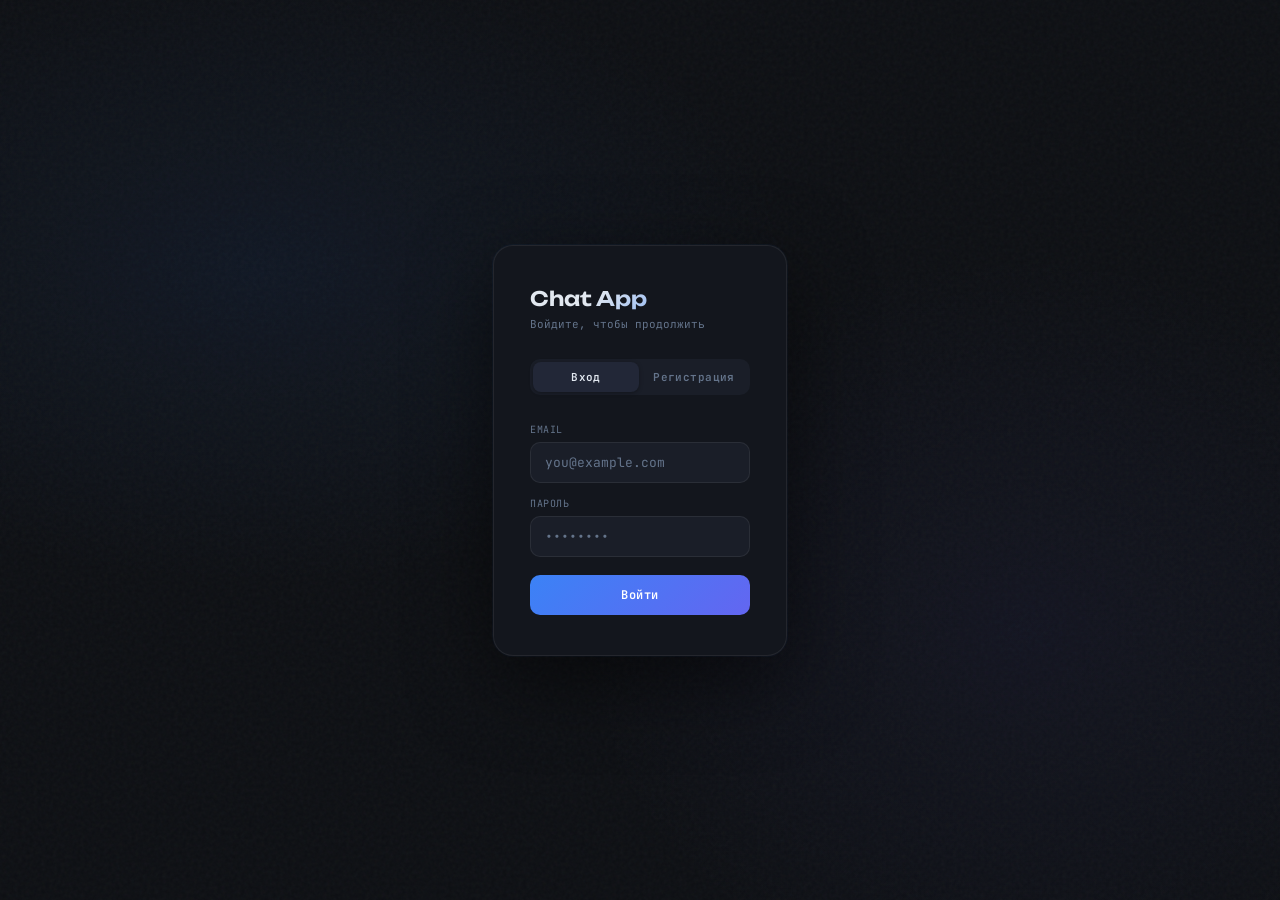
==== login.html @ c8818b79 "init" ====
<!DOCTYPE html>
<html lang="ru">
<head>
  <meta charset="UTF-8">
  <meta name="viewport" content="width=device-width, initial-scale=1.0">
  <title>Вход — Chat App</title>
  <link rel="preconnect" href="https://fonts.googleapis.com">
  <link href="https://fonts.googleapis.com/css2?family=JetBrains+Mono:wght@400;500;600&family=Unbounded:wght@300;400;600&display=swap" rel="stylesheet">
  <style>
    *, *::before, *::after { box-sizing: border-box; margin: 0; padding: 0; }
    :root {
      --bg: #0d0f13; --surface: #13161d; --surface2: #1a1e28; --surface3: #222737;
      --border: rgba(255,255,255,0.07); --accent: #3b82f6; --accent2: #6366f1;
      --text: #e2e8f0; --muted: #64748b; --danger: #ef4444; --success: #22c55e;
    }
    html, body {
      height: 100%; background: var(--bg); color: var(--text);
      font-family: 'JetBrains Mono', monospace; font-size: 13px;
      display: flex; align-items: center; justify-content: center;
    }
    body::before {
      content: ''; position: fixed; inset: 0;
      background-image: url("data:image/svg+xml,%3Csvg viewBox='0 0 256 256' xmlns='http://www.w3.org/2000/svg'%3E%3Cfilter id='noise'%3E%3CfeTurbulence type='fractalNoise' baseFrequency='0.9' numOctaves='4' stitchTiles='stitch'/%3E%3C/filter%3E%3Crect width='100%25' height='100%25' filter='url(%23noise)' opacity='0.04'/%3E%3C/svg%3E");
      pointer-events: none; z-index: 0;
    }

    /* Animated gradient background */
    body::after {
      content: ''; position: fixed; inset: 0; z-index: 0;
      background:
        radial-gradient(ellipse 60% 50% at 20% 30%, rgba(59,130,246,0.07) 0%, transparent 70%),
        radial-gradient(ellipse 50% 60% at 80% 70%, rgba(99,102,241,0.06) 0%, transparent 70%);
      pointer-events: none;
    }

    .card {
      position: relative; z-index: 1;
      background: var(--surface);
      border: 1px solid var(--border);
      border-radius: 20px;
      padding: 40px 36px;
      width: 100%;
      max-width: 400px;
      display: flex;
      flex-direction: column;
      gap: 28px;
      box-shadow: 0 24px 80px rgba(0,0,0,0.5), 0 0 0 1px rgba(59,130,246,0.05);
      animation: cardIn 0.4s ease;
    }
    @keyframes cardIn {
      from { opacity: 0; transform: translateY(16px); }
      to   { opacity: 1; transform: translateY(0); }
    }

    .card-header { display: flex; flex-direction: column; gap: 6px; }
    .logo {
      font-family: 'Unbounded', sans-serif;
      font-size: 20px;
      font-weight: 600;
      background: linear-gradient(135deg, #e2e8f0 30%, var(--accent));
      -webkit-background-clip: text; -webkit-text-fill-color: transparent; background-clip: text;
    }
    .subtitle { font-size: 11px; color: var(--muted); }

    /* Tab switcher */
    .tabs {
      display: flex;
      background: var(--surface2);
      border-radius: 10px;
      padding: 3px;
      gap: 2px;
    }
    .tab-btn {
      flex: 1; padding: 8px; border: none; border-radius: 8px;
      background: none; color: var(--muted);
      font-family: 'JetBrains Mono', monospace; font-size: 11px;
      font-weight: 600; cursor: pointer; transition: all 0.2s;
      letter-spacing: 0.04em;
    }
    .tab-btn.active {
      background: var(--surface3);
      color: var(--text);
      box-shadow: 0 1px 4px rgba(0,0,0,0.3);
    }

    /* Forms */
    .form { display: flex; flex-direction: column; gap: 14px; }
    .form-group { display: flex; flex-direction: column; gap: 6px; }
    .form-label { font-size: 10px; color: var(--muted); letter-spacing: 0.06em; text-transform: uppercase; }
    .form-input {
      background: var(--surface2);
      border: 1px solid var(--border);
      border-radius: 10px;
      padding: 11px 14px;
      color: var(--text);
      font-family: 'JetBrains Mono', monospace;
      font-size: 13px;
      outline: none;
      transition: border-color 0.15s, box-shadow 0.15s;
      width: 100%;
    }
    .form-input::placeholder { color: var(--muted); }
    .form-input:focus {
      border-color: var(--accent);
      box-shadow: 0 0 0 3px rgba(59,130,246,0.12);
    }
    .form-input.error { border-color: var(--danger); box-shadow: 0 0 0 3px rgba(239,68,68,0.1); }

    .submit-btn {
      width: 100%; padding: 12px;
      border-radius: 10px; border: none;
      background: linear-gradient(135deg, var(--accent), var(--accent2));
      color: #fff;
      font-family: 'JetBrains Mono', monospace;
      font-size: 12px; font-weight: 600;
      cursor: pointer; letter-spacing: 0.04em;
      transition: opacity 0.15s, transform 0.1s;
      margin-top: 4px;
    }
    .submit-btn:hover { opacity: 0.9; transform: translateY(-1px); }
    .submit-btn:active { transform: translateY(0); }
    .submit-btn:disabled { opacity: 0.5; cursor: not-allowed; transform: none; }

    /* Messages */
    .msg {
      font-size: 11px; padding: 10px 12px; border-radius: 8px;
      display: none; animation: msgIn 0.2s ease;
    }
    @keyframes msgIn { from { opacity: 0; transform: translateY(-4px); } to { opacity: 1; transform: translateY(0); } }
    .msg.error   { display: block; background: rgba(239,68,68,0.1); border: 1px solid rgba(239,68,68,0.2); color: #fca5a5; }
    .msg.success { display: block; background: rgba(34,197,94,0.1); border: 1px solid rgba(34,197,94,0.2); color: #86efac; }

    /* Change password section (shown after login) */
    .change-pw-link {
      text-align: center; font-size: 10px; color: var(--muted);
      cursor: pointer; text-decoration: underline;
      text-underline-offset: 3px; transition: color 0.15s;
      display: none;
    }
    .change-pw-link:hover { color: var(--accent); }

    .divider-text {
      text-align: center; font-size: 10px; color: var(--muted);
      position: relative;
    }
    .divider-text::before, .divider-text::after {
      content: ''; position: absolute; top: 50%;
      width: 40%; height: 1px; background: var(--border);
    }
    .divider-text::before { left: 0; }
    .divider-text::after { right: 0; }

    /* Spinner */
    .spinner {
      display: inline-block; width: 12px; height: 12px;
      border: 2px solid rgba(255,255,255,0.3);
      border-top-color: #fff;
      border-radius: 50%;
      animation: spin 0.6s linear infinite;
      vertical-align: middle; margin-right: 6px;
    }
    @keyframes spin { to { transform: rotate(360deg); } }
  </style>
</head>
<body>
<div class="card">
  <div class="card-header">
    <div class="logo">Chat App</div>
    <div class="subtitle" id="cardSubtitle">Войдите, чтобы продолжить</div>
  </div>

  <div class="tabs" id="mainTabs">
    <button class="tab-btn active" data-tab="login">Вход</button>
    <button class="tab-btn" data-tab="register">Регистрация</button>
    <button class="tab-btn" data-tab="change-pw" id="changePwTab" style="display:none;">Смена пароля</button>
  </div>

  <!-- LOGIN -->
  <div id="tab-login" class="form">
    <div id="loginMsg" class="msg"></div>
    <div class="form-group">
      <label class="form-label">Email</label>
      <input class="form-input" id="loginEmail" type="email" placeholder="you@example.com" autocomplete="email">
    </div>
    <div class="form-group">
      <label class="form-label">Пароль</label>
      <input class="form-input" id="loginPassword" type="password" placeholder="••••••••" autocomplete="current-password">
    </div>
    <button class="submit-btn" id="loginBtn">Войти</button>
    <div class="change-pw-link" id="changePwLink">Сменить пароль</div>
  </div>

  <!-- REGISTER -->
  <div id="tab-register" class="form" style="display:none;">
    <div id="registerMsg" class="msg"></div>
    <div class="form-group">
      <label class="form-label">Email</label>
      <input class="form-input" id="regEmail" type="email" placeholder="you@example.com" autocomplete="email">
    </div>
    <div class="form-group">
      <label class="form-label">Пароль</label>
      <input class="form-input" id="regPassword" type="password" placeholder="Минимум 6 символов" autocomplete="new-password">
    </div>
    <div class="form-group">
      <label class="form-label">Повторите пароль</label>
      <input class="form-input" id="regPassword2" type="password" placeholder="Ещё раз" autocomplete="new-password">
    </div>
    <button class="submit-btn" id="registerBtn">Создать аккаунт</button>
  </div>

  <!-- CHANGE PASSWORD -->
  <div id="tab-change-pw" class="form" style="display:none;">
    <div id="changePwMsg" class="msg"></div>
    <div class="form-group">
      <label class="form-label">Текущий пароль</label>
      <input class="form-input" id="oldPassword" type="password" placeholder="••••••••">
    </div>
    <div class="form-group">
      <label class="form-label">Новый пароль</label>
      <input class="form-input" id="newPassword" type="password" placeholder="Минимум 6 символов">
    </div>
    <div class="form-group">
      <label class="form-label">Повторите новый пароль</label>
      <input class="form-input" id="newPassword2" type="password" placeholder="Ещё раз">
    </div>
    <button class="submit-btn" id="changePwBtn">Сменить пароль</button>
  </div>
</div>

<script>
const API = 'http://localhost:5000';

// ── Tab switching ─────────────────────────────────────
const tabs = document.querySelectorAll('.tab-btn');
const subtitles = {
  'login': 'Войдите, чтобы продолжить',
  'register': 'Создайте новый аккаунт',
  'change-pw': 'Изменение пароля'
};

tabs.forEach(btn => {
  btn.addEventListener('click', () => {
    const tab = btn.dataset.tab;
    tabs.forEach(b => b.classList.remove('active'));
    btn.classList.add('active');
    document.querySelectorAll('.form').forEach(f => f.style.display = 'none');
    document.getElementById(`tab-${tab}`).style.display = 'flex';
    document.getElementById('cardSubtitle').textContent = subtitles[tab] || '';
    clearMessages();
  });
});

function clearMessages() {
  document.querySelectorAll('.msg').forEach(m => { m.className = 'msg'; m.textContent = ''; });
}

function showMsg(id, text, type = 'error') {
  const el = document.getElementById(id);
  el.className = `msg ${type}`;
  el.textContent = text;
}

function setLoading(btn, loading) {
  if (loading) {
    btn.disabled = true;
    btn.dataset.orig = btn.textContent;
    btn.innerHTML = '<span class="spinner"></span>Подождите...';
  } else {
    btn.disabled = false;
    btn.textContent = btn.dataset.orig;
  }
}

// ── Check existing token ──────────────────────────────
(function checkAuth() {
  const token = localStorage.getItem('access_token');
  const email = localStorage.getItem('user_email');
  if (token && email) {
    // Показываем кнопку смены пароля
    document.getElementById('changePwTab').style.display = '';
    document.getElementById('changePwLink').style.display = 'block';
    document.getElementById('cardSubtitle').textContent = `Вы вошли как ${email}`;
  }
})();

// ── Login ─────────────────────────────────────────────
document.getElementById('loginBtn').addEventListener('click', async () => {
  const btn = document.getElementById('loginBtn');
  const email = document.getElementById('loginEmail').value.trim();
  const password = document.getElementById('loginPassword').value;

  if (!email || !password) { showMsg('loginMsg', 'Заполните все поля'); return; }
  setLoading(btn, true);
  clearMessages();

  try {
    const res = await fetch(`${API}/api/auth/login`, {
      method: 'POST',
      headers: { 'Content-Type': 'application/json' },
      body: JSON.stringify({ email, password })
    });
    const data = await res.json();
    if (!res.ok) { showMsg('loginMsg', data.error || 'Ошибка входа'); return; }

    localStorage.setItem('access_token', data.access_token);
    localStorage.setItem('refresh_token', data.refresh_token);
    localStorage.setItem('user_email', data.email);
    window.location.href = 'index.html';
  } catch {
    showMsg('loginMsg', 'Сервер недоступен');
  } finally {
    setLoading(btn, false);
  }
});

// ── Register ──────────────────────────────────────────
document.getElementById('registerBtn').addEventListener('click', async () => {
  const btn = document.getElementById('registerBtn');
  const email = document.getElementById('regEmail').value.trim();
  const password = document.getElementById('regPassword').value;
  const password2 = document.getElementById('regPassword2').value;

  if (!email || !password || !password2) { showMsg('registerMsg', 'Заполните все поля'); return; }
  if (password !== password2) { showMsg('registerMsg', 'Пароли не совпадают'); return; }
  if (password.length < 6) { showMsg('registerMsg', 'Пароль минимум 6 символов'); return; }

  setLoading(btn, true);
  clearMessages();

  try {
    const res = await fetch(`${API}/api/auth/register`, {
      method: 'POST',
      headers: { 'Content-Type': 'application/json' },
      body: JSON.stringify({ email, password })
    });
    const data = await res.json();
    if (!res.ok) { showMsg('registerMsg', data.error || 'Ошибка регистрации'); return; }

    localStorage.setItem('access_token', data.access_token);
    localStorage.setItem('refresh_token', data.refresh_token);
    localStorage.setItem('user_email', data.email);
    showMsg('registerMsg', 'Аккаунт создан! Перенаправление...', 'success');
    setTimeout(() => { window.location.href = 'index.html'; }, 800);
  } catch {
    showMsg('registerMsg', 'Сервер недоступен');
  } finally {
    setLoading(btn, false);
  }
});

// ── Change password link ──────────────────────────────
document.getElementById('changePwLink').addEventListener('click', () => {
  document.querySelector('[data-tab="change-pw"]').click();
});

// ── Change password ───────────────────────────────────
document.getElementById('changePwBtn').addEventListener('click', async () => {
  const btn = document.getElementById('changePwBtn');
  const oldPw = document.getElementById('oldPassword').value;
  const newPw = document.getElementById('newPassword').value;
  const newPw2 = document.getElementById('newPassword2').value;

  if (!oldPw || !newPw || !newPw2) { showMsg('changePwMsg', 'Заполните все поля'); return; }
  if (newPw !== newPw2) { showMsg('changePwMsg', 'Новые пароли не совпадают'); return; }
  if (newPw.length < 6) { showMsg('changePwMsg', 'Пароль минимум 6 символов'); return; }

  setLoading(btn, true);
  clearMessages();

  const token = localStorage.getItem('access_token');
  if (!token) { showMsg('changePwMsg', 'Сначала войдите в аккаунт'); setLoading(btn, false); return; }

  try {
    const res = await fetch(`${API}/api/auth/change-password`, {
      method: 'POST',
      headers: {
        'Content-Type': 'application/json',
        'Authorization': `Bearer ${token}`
      },
      body: JSON.stringify({ old_password: oldPw, new_password: newPw })
    });
    const data = await res.json();
    if (!res.ok) { showMsg('changePwMsg', data.error || 'Ошибка'); return; }

    // Выходим — все refresh токены отозваны
    localStorage.clear();
    showMsg('changePwMsg', 'Пароль изменён! Войдите заново.', 'success');
    setTimeout(() => {
      document.querySelector('[data-tab="login"]').click();
      document.getElementById('changePwTab').style.display = 'none';
    }, 1500);
  } catch {
    showMsg('changePwMsg', 'Сервер недоступен');
  } finally {
    setLoading(btn, false);
  }
});

// ── Enter key support ─────────────────────────────────
document.addEventListener('keydown', e => {
  if (e.key !== 'Enter') return;
  const activeTab = document.querySelector('.tab-btn.active')?.dataset.tab;
  if (activeTab === 'login') document.getElementById('loginBtn').click();
  if (activeTab === 'register') document.getElementById('registerBtn').click();
  if (activeTab === 'change-pw') document.getElementById('changePwBtn').click();
});
</script>
</body>
</html>
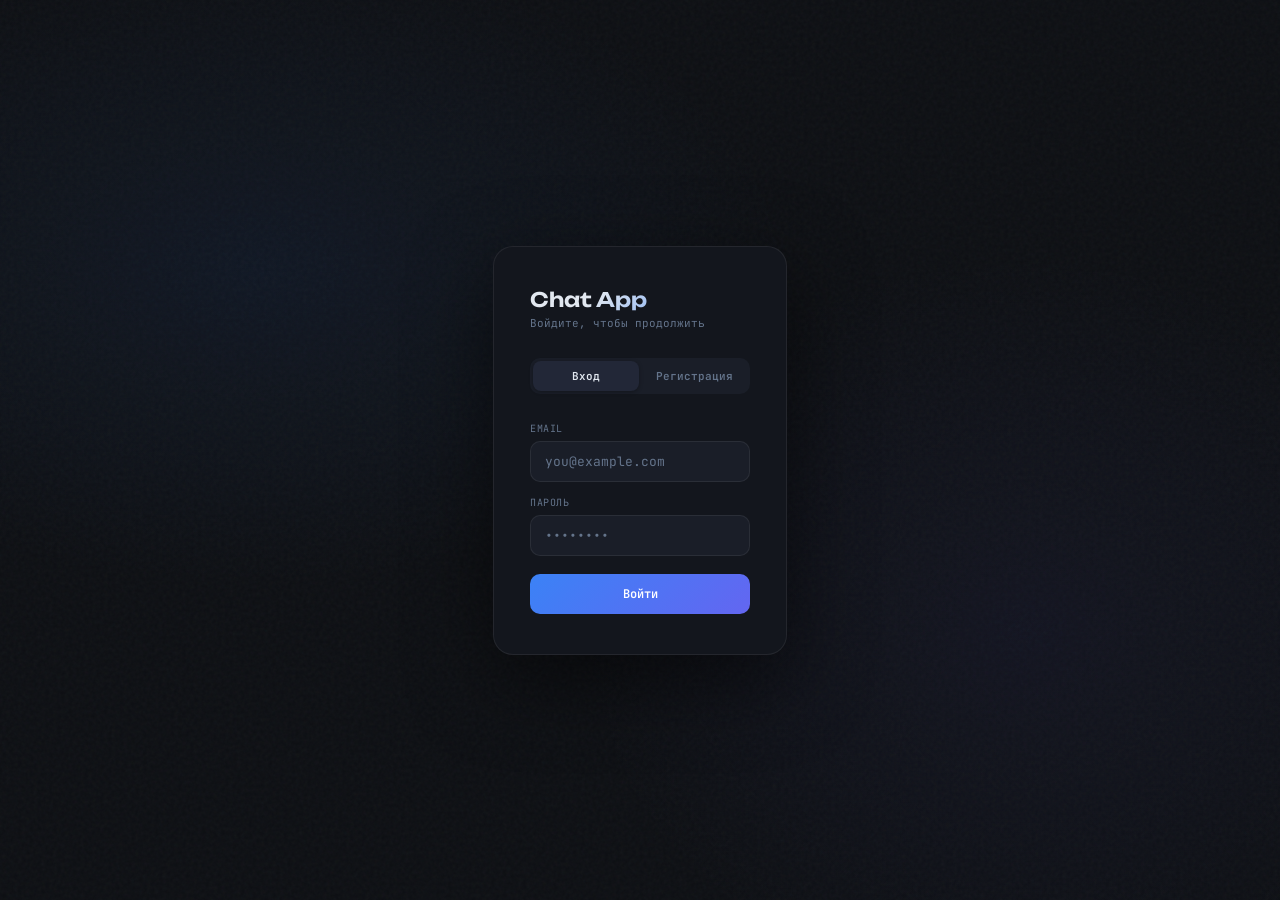
==== commit acac1fc0: "7 задание" ====
--- a/login.html
+++ b/login.html
@@ -23,8 +23,6 @@
       background-image: url("data:image/svg+xml,%3Csvg viewBox='0 0 256 256' xmlns='http://www.w3.org/2000/svg'%3E%3Cfilter id='noise'%3E%3CfeTurbulence type='fractalNoise' baseFrequency='0.9' numOctaves='4' stitchTiles='stitch'/%3E%3C/filter%3E%3Crect width='100%25' height='100%25' filter='url(%23noise)' opacity='0.04'/%3E%3C/svg%3E");
       pointer-events: none; z-index: 0;
     }
-
-    /* Animated gradient background */
     body::after {
       content: ''; position: fixed; inset: 0; z-index: 0;
       background:
@@ -32,131 +30,56 @@
         radial-gradient(ellipse 50% 60% at 80% 70%, rgba(99,102,241,0.06) 0%, transparent 70%);
       pointer-events: none;
     }
-
     .card {
       position: relative; z-index: 1;
-      background: var(--surface);
-      border: 1px solid var(--border);
-      border-radius: 20px;
-      padding: 40px 36px;
-      width: 100%;
-      max-width: 400px;
-      display: flex;
-      flex-direction: column;
-      gap: 28px;
-      box-shadow: 0 24px 80px rgba(0,0,0,0.5), 0 0 0 1px rgba(59,130,246,0.05);
+      background: var(--surface); border: 1px solid var(--border); border-radius: 20px;
+      padding: 40px 36px; width: 100%; max-width: 400px;
+      display: flex; flex-direction: column; gap: 28px;
+      box-shadow: 0 24px 80px rgba(0,0,0,0.5);
       animation: cardIn 0.4s ease;
     }
-    @keyframes cardIn {
-      from { opacity: 0; transform: translateY(16px); }
-      to   { opacity: 1; transform: translateY(0); }
-    }
-
-    .card-header { display: flex; flex-direction: column; gap: 6px; }
+    @keyframes cardIn { from { opacity: 0; transform: translateY(16px); } to { opacity: 1; transform: translateY(0); } }
     .logo {
-      font-family: 'Unbounded', sans-serif;
-      font-size: 20px;
-      font-weight: 600;
+      font-family: 'Unbounded', sans-serif; font-size: 20px; font-weight: 600;
       background: linear-gradient(135deg, #e2e8f0 30%, var(--accent));
       -webkit-background-clip: text; -webkit-text-fill-color: transparent; background-clip: text;
     }
-    .subtitle { font-size: 11px; color: var(--muted); }
-
-    /* Tab switcher */
-    .tabs {
-      display: flex;
-      background: var(--surface2);
-      border-radius: 10px;
-      padding: 3px;
-      gap: 2px;
-    }
+    .subtitle { font-size: 11px; color: var(--muted); margin-top: 4px; }
+    .tabs { display: flex; background: var(--surface2); border-radius: 10px; padding: 3px; gap: 2px; }
     .tab-btn {
       flex: 1; padding: 8px; border: none; border-radius: 8px;
       background: none; color: var(--muted);
-      font-family: 'JetBrains Mono', monospace; font-size: 11px;
-      font-weight: 600; cursor: pointer; transition: all 0.2s;
-      letter-spacing: 0.04em;
-    }
-    .tab-btn.active {
-      background: var(--surface3);
-      color: var(--text);
-      box-shadow: 0 1px 4px rgba(0,0,0,0.3);
-    }
-
-    /* Forms */
+      font-family: 'JetBrains Mono', monospace; font-size: 11px; font-weight: 600;
+      cursor: pointer; transition: all 0.2s;
+    }
+    .tab-btn.active { background: var(--surface3); color: var(--text); box-shadow: 0 1px 4px rgba(0,0,0,0.3); }
     .form { display: flex; flex-direction: column; gap: 14px; }
     .form-group { display: flex; flex-direction: column; gap: 6px; }
     .form-label { font-size: 10px; color: var(--muted); letter-spacing: 0.06em; text-transform: uppercase; }
     .form-input {
-      background: var(--surface2);
-      border: 1px solid var(--border);
-      border-radius: 10px;
-      padding: 11px 14px;
-      color: var(--text);
-      font-family: 'JetBrains Mono', monospace;
-      font-size: 13px;
-      outline: none;
-      transition: border-color 0.15s, box-shadow 0.15s;
-      width: 100%;
+      background: var(--surface2); border: 1px solid var(--border); border-radius: 10px;
+      padding: 11px 14px; color: var(--text);
+      font-family: 'JetBrains Mono', monospace; font-size: 13px; outline: none;
+      transition: border-color 0.15s, box-shadow 0.15s; width: 100%;
     }
     .form-input::placeholder { color: var(--muted); }
-    .form-input:focus {
-      border-color: var(--accent);
-      box-shadow: 0 0 0 3px rgba(59,130,246,0.12);
-    }
-    .form-input.error { border-color: var(--danger); box-shadow: 0 0 0 3px rgba(239,68,68,0.1); }
-
+    .form-input:focus { border-color: var(--accent); box-shadow: 0 0 0 3px rgba(59,130,246,0.12); }
     .submit-btn {
-      width: 100%; padding: 12px;
-      border-radius: 10px; border: none;
-      background: linear-gradient(135deg, var(--accent), var(--accent2));
-      color: #fff;
-      font-family: 'JetBrains Mono', monospace;
-      font-size: 12px; font-weight: 600;
-      cursor: pointer; letter-spacing: 0.04em;
-      transition: opacity 0.15s, transform 0.1s;
-      margin-top: 4px;
+      width: 100%; padding: 12px; border-radius: 10px; border: none;
+      background: linear-gradient(135deg, var(--accent), var(--accent2)); color: #fff;
+      font-family: 'JetBrains Mono', monospace; font-size: 12px; font-weight: 600;
+      cursor: pointer; transition: opacity 0.15s, transform 0.1s; margin-top: 4px;
     }
     .submit-btn:hover { opacity: 0.9; transform: translateY(-1px); }
     .submit-btn:active { transform: translateY(0); }
     .submit-btn:disabled { opacity: 0.5; cursor: not-allowed; transform: none; }
-
-    /* Messages */
-    .msg {
-      font-size: 11px; padding: 10px 12px; border-radius: 8px;
-      display: none; animation: msgIn 0.2s ease;
-    }
-    @keyframes msgIn { from { opacity: 0; transform: translateY(-4px); } to { opacity: 1; transform: translateY(0); } }
+    .msg { font-size: 11px; padding: 10px 12px; border-radius: 8px; display: none; }
     .msg.error   { display: block; background: rgba(239,68,68,0.1); border: 1px solid rgba(239,68,68,0.2); color: #fca5a5; }
     .msg.success { display: block; background: rgba(34,197,94,0.1); border: 1px solid rgba(34,197,94,0.2); color: #86efac; }
-
-    /* Change password section (shown after login) */
-    .change-pw-link {
-      text-align: center; font-size: 10px; color: var(--muted);
-      cursor: pointer; text-decoration: underline;
-      text-underline-offset: 3px; transition: color 0.15s;
-      display: none;
-    }
-    .change-pw-link:hover { color: var(--accent); }
-
-    .divider-text {
-      text-align: center; font-size: 10px; color: var(--muted);
-      position: relative;
-    }
-    .divider-text::before, .divider-text::after {
-      content: ''; position: absolute; top: 50%;
-      width: 40%; height: 1px; background: var(--border);
-    }
-    .divider-text::before { left: 0; }
-    .divider-text::after { right: 0; }
-
-    /* Spinner */
     .spinner {
       display: inline-block; width: 12px; height: 12px;
-      border: 2px solid rgba(255,255,255,0.3);
-      border-top-color: #fff;
-      border-radius: 50%;
-      animation: spin 0.6s linear infinite;
+      border: 2px solid rgba(255,255,255,0.3); border-top-color: #fff;
+      border-radius: 50%; animation: spin 0.6s linear infinite;
       vertical-align: middle; margin-right: 6px;
     }
     @keyframes spin { to { transform: rotate(360deg); } }
@@ -164,15 +87,14 @@
 </head>
 <body>
 <div class="card">
-  <div class="card-header">
+  <div>
     <div class="logo">Chat App</div>
     <div class="subtitle" id="cardSubtitle">Войдите, чтобы продолжить</div>
   </div>
 
-  <div class="tabs" id="mainTabs">
+  <div class="tabs">
     <button class="tab-btn active" data-tab="login">Вход</button>
     <button class="tab-btn" data-tab="register">Регистрация</button>
-    <button class="tab-btn" data-tab="change-pw" id="changePwTab" style="display:none;">Смена пароля</button>
   </div>
 
   <!-- LOGIN -->
@@ -187,7 +109,6 @@
       <input class="form-input" id="loginPassword" type="password" placeholder="••••••••" autocomplete="current-password">
     </div>
     <button class="submit-btn" id="loginBtn">Войти</button>
-    <div class="change-pw-link" id="changePwLink">Сменить пароль</div>
   </div>
 
   <!-- REGISTER -->
@@ -207,45 +128,42 @@
     </div>
     <button class="submit-btn" id="registerBtn">Создать аккаунт</button>
   </div>
-
-  <!-- CHANGE PASSWORD -->
-  <div id="tab-change-pw" class="form" style="display:none;">
-    <div id="changePwMsg" class="msg"></div>
-    <div class="form-group">
-      <label class="form-label">Текущий пароль</label>
-      <input class="form-input" id="oldPassword" type="password" placeholder="••••••••">
-    </div>
-    <div class="form-group">
-      <label class="form-label">Новый пароль</label>
-      <input class="form-input" id="newPassword" type="password" placeholder="Минимум 6 символов">
-    </div>
-    <div class="form-group">
-      <label class="form-label">Повторите новый пароль</label>
-      <input class="form-input" id="newPassword2" type="password" placeholder="Ещё раз">
-    </div>
-    <button class="submit-btn" id="changePwBtn">Сменить пароль</button>
-  </div>
 </div>
 
 <script>
 const API = 'http://localhost:5000';
 
-// ── Tab switching ─────────────────────────────────────
-const tabs = document.querySelectorAll('.tab-btn');
+// Если уже залогинен — проверяем токен и идём на главную
+(async function checkExistingAuth() {
+  const token = localStorage.getItem('access_token');
+  if (!token) return;
+  try {
+    const res = await fetch(API + '/api/chats', {
+      headers: { 'Authorization': 'Bearer ' + token }
+    });
+    if (res.ok) {
+      window.location.replace('index.html');
+    } else {
+      // Токен недействителен — очищаем
+      localStorage.clear();
+    }
+  } catch {
+    // Сервер недоступен — остаёмся на логине
+  }
+})();
+
 const subtitles = {
-  'login': 'Войдите, чтобы продолжить',
-  'register': 'Создайте новый аккаунт',
-  'change-pw': 'Изменение пароля'
+  'login':    'Войдите, чтобы продолжить',
+  'register': 'Создайте новый аккаунт'
 };
 
-tabs.forEach(btn => {
+document.querySelectorAll('.tab-btn').forEach(btn => {
   btn.addEventListener('click', () => {
-    const tab = btn.dataset.tab;
-    tabs.forEach(b => b.classList.remove('active'));
+    document.querySelectorAll('.tab-btn').forEach(b => b.classList.remove('active'));
     btn.classList.add('active');
     document.querySelectorAll('.form').forEach(f => f.style.display = 'none');
-    document.getElementById(`tab-${tab}`).style.display = 'flex';
-    document.getElementById('cardSubtitle').textContent = subtitles[tab] || '';
+    document.getElementById('tab-' + btn.dataset.tab).style.display = 'flex';
+    document.getElementById('cardSubtitle').textContent = subtitles[btn.dataset.tab] || '';
     clearMessages();
   });
 });
@@ -254,155 +172,104 @@
   document.querySelectorAll('.msg').forEach(m => { m.className = 'msg'; m.textContent = ''; });
 }
 
-function showMsg(id, text, type = 'error') {
+function showMsg(id, text, type) {
   const el = document.getElementById(id);
-  el.className = `msg ${type}`;
+  el.className = 'msg ' + (type || 'error');
   el.textContent = text;
 }
 
-function setLoading(btn, loading) {
+function setLoading(btn, loading, origText) {
   if (loading) {
     btn.disabled = true;
-    btn.dataset.orig = btn.textContent;
     btn.innerHTML = '<span class="spinner"></span>Подождите...';
   } else {
     btn.disabled = false;
-    btn.textContent = btn.dataset.orig;
+    btn.textContent = origText;
   }
 }
 
-// ── Check existing token ──────────────────────────────
-(function checkAuth() {
-  const token = localStorage.getItem('access_token');
-  const email = localStorage.getItem('user_email');
-  if (token && email) {
-    // Показываем кнопку смены пароля
-    document.getElementById('changePwTab').style.display = '';
-    document.getElementById('changePwLink').style.display = 'block';
-    document.getElementById('cardSubtitle').textContent = `Вы вошли как ${email}`;
-  }
-})();
-
-// ── Login ─────────────────────────────────────────────
-document.getElementById('loginBtn').addEventListener('click', async () => {
-  const btn = document.getElementById('loginBtn');
-  const email = document.getElementById('loginEmail').value.trim();
+// ── Login ──────────────────────────────────────────────
+document.getElementById('loginBtn').addEventListener('click', async function() {
+  const btn      = this;
+  const email    = document.getElementById('loginEmail').value.trim();
   const password = document.getElementById('loginPassword').value;
 
   if (!email || !password) { showMsg('loginMsg', 'Заполните все поля'); return; }
-  setLoading(btn, true);
+
+  setLoading(btn, true, 'Войти');
   clearMessages();
 
   try {
-    const res = await fetch(`${API}/api/auth/login`, {
-      method: 'POST',
+    const res = await fetch(API + '/api/auth/login', {
+      method:  'POST',
       headers: { 'Content-Type': 'application/json' },
-      body: JSON.stringify({ email, password })
+      body:    JSON.stringify({ email: email, password: password })
     });
     const data = await res.json();
-    if (!res.ok) { showMsg('loginMsg', data.error || 'Ошибка входа'); return; }
-
-    localStorage.setItem('access_token', data.access_token);
+
+    if (!res.ok) {
+      showMsg('loginMsg', data.error || 'Ошибка входа');
+      return;
+    }
+
+    localStorage.setItem('access_token',  data.access_token);
     localStorage.setItem('refresh_token', data.refresh_token);
-    localStorage.setItem('user_email', data.email);
-    window.location.href = 'index.html';
-  } catch {
-    showMsg('loginMsg', 'Сервер недоступен');
+    localStorage.setItem('user_email',    data.email);
+    window.location.replace('index.html');
+
+  } catch (e) {
+    showMsg('loginMsg', 'Сервер недоступен: ' + e.message);
   } finally {
-    setLoading(btn, false);
-  }
-});
-
-// ── Register ──────────────────────────────────────────
-document.getElementById('registerBtn').addEventListener('click', async () => {
-  const btn = document.getElementById('registerBtn');
-  const email = document.getElementById('regEmail').value.trim();
-  const password = document.getElementById('regPassword').value;
+    setLoading(btn, false, 'Войти');
+  }
+});
+
+// ── Register ───────────────────────────────────────────
+document.getElementById('registerBtn').addEventListener('click', async function() {
+  const btn       = this;
+  const email     = document.getElementById('regEmail').value.trim();
+  const password  = document.getElementById('regPassword').value;
   const password2 = document.getElementById('regPassword2').value;
 
   if (!email || !password || !password2) { showMsg('registerMsg', 'Заполните все поля'); return; }
-  if (password !== password2) { showMsg('registerMsg', 'Пароли не совпадают'); return; }
-  if (password.length < 6) { showMsg('registerMsg', 'Пароль минимум 6 символов'); return; }
-
-  setLoading(btn, true);
+  if (password !== password2)            { showMsg('registerMsg', 'Пароли не совпадают'); return; }
+  if (password.length < 6)              { showMsg('registerMsg', 'Пароль минимум 6 символов'); return; }
+
+  setLoading(btn, true, 'Создать аккаунт');
   clearMessages();
 
   try {
-    const res = await fetch(`${API}/api/auth/register`, {
-      method: 'POST',
+    const res = await fetch(API + '/api/auth/register', {
+      method:  'POST',
       headers: { 'Content-Type': 'application/json' },
-      body: JSON.stringify({ email, password })
+      body:    JSON.stringify({ email: email, password: password })
     });
     const data = await res.json();
-    if (!res.ok) { showMsg('registerMsg', data.error || 'Ошибка регистрации'); return; }
-
-    localStorage.setItem('access_token', data.access_token);
+
+    if (!res.ok) {
+      showMsg('registerMsg', data.error || 'Ошибка регистрации');
+      return;
+    }
+
+    localStorage.setItem('access_token',  data.access_token);
     localStorage.setItem('refresh_token', data.refresh_token);
-    localStorage.setItem('user_email', data.email);
+    localStorage.setItem('user_email',    data.email);
     showMsg('registerMsg', 'Аккаунт создан! Перенаправление...', 'success');
-    setTimeout(() => { window.location.href = 'index.html'; }, 800);
-  } catch {
-    showMsg('registerMsg', 'Сервер недоступен');
+    setTimeout(function() { window.location.replace('index.html'); }, 800);
+
+  } catch (e) {
+    showMsg('registerMsg', 'Сервер недоступен: ' + e.message);
   } finally {
-    setLoading(btn, false);
-  }
-});
-
-// ── Change password link ──────────────────────────────
-document.getElementById('changePwLink').addEventListener('click', () => {
-  document.querySelector('[data-tab="change-pw"]').click();
-});
-
-// ── Change password ───────────────────────────────────
-document.getElementById('changePwBtn').addEventListener('click', async () => {
-  const btn = document.getElementById('changePwBtn');
-  const oldPw = document.getElementById('oldPassword').value;
-  const newPw = document.getElementById('newPassword').value;
-  const newPw2 = document.getElementById('newPassword2').value;
-
-  if (!oldPw || !newPw || !newPw2) { showMsg('changePwMsg', 'Заполните все поля'); return; }
-  if (newPw !== newPw2) { showMsg('changePwMsg', 'Новые пароли не совпадают'); return; }
-  if (newPw.length < 6) { showMsg('changePwMsg', 'Пароль минимум 6 символов'); return; }
-
-  setLoading(btn, true);
-  clearMessages();
-
-  const token = localStorage.getItem('access_token');
-  if (!token) { showMsg('changePwMsg', 'Сначала войдите в аккаунт'); setLoading(btn, false); return; }
-
-  try {
-    const res = await fetch(`${API}/api/auth/change-password`, {
-      method: 'POST',
-      headers: {
-        'Content-Type': 'application/json',
-        'Authorization': `Bearer ${token}`
-      },
-      body: JSON.stringify({ old_password: oldPw, new_password: newPw })
-    });
-    const data = await res.json();
-    if (!res.ok) { showMsg('changePwMsg', data.error || 'Ошибка'); return; }
-
-    // Выходим — все refresh токены отозваны
-    localStorage.clear();
-    showMsg('changePwMsg', 'Пароль изменён! Войдите заново.', 'success');
-    setTimeout(() => {
-      document.querySelector('[data-tab="login"]').click();
-      document.getElementById('changePwTab').style.display = 'none';
-    }, 1500);
-  } catch {
-    showMsg('changePwMsg', 'Сервер недоступен');
-  } finally {
-    setLoading(btn, false);
-  }
-});
-
-// ── Enter key support ─────────────────────────────────
-document.addEventListener('keydown', e => {
+    setLoading(btn, false, 'Создать аккаунт');
+  }
+});
+
+// ── Enter ──────────────────────────────────────────────
+document.addEventListener('keydown', function(e) {
   if (e.key !== 'Enter') return;
-  const activeTab = document.querySelector('.tab-btn.active')?.dataset.tab;
-  if (activeTab === 'login') document.getElementById('loginBtn').click();
-  if (activeTab === 'register') document.getElementById('registerBtn').click();
-  if (activeTab === 'change-pw') document.getElementById('changePwBtn').click();
+  const active = document.querySelector('.tab-btn.active').dataset.tab;
+  if (active === 'login')    document.getElementById('loginBtn').click();
+  if (active === 'register') document.getElementById('registerBtn').click();
 });
 </script>
 </body>
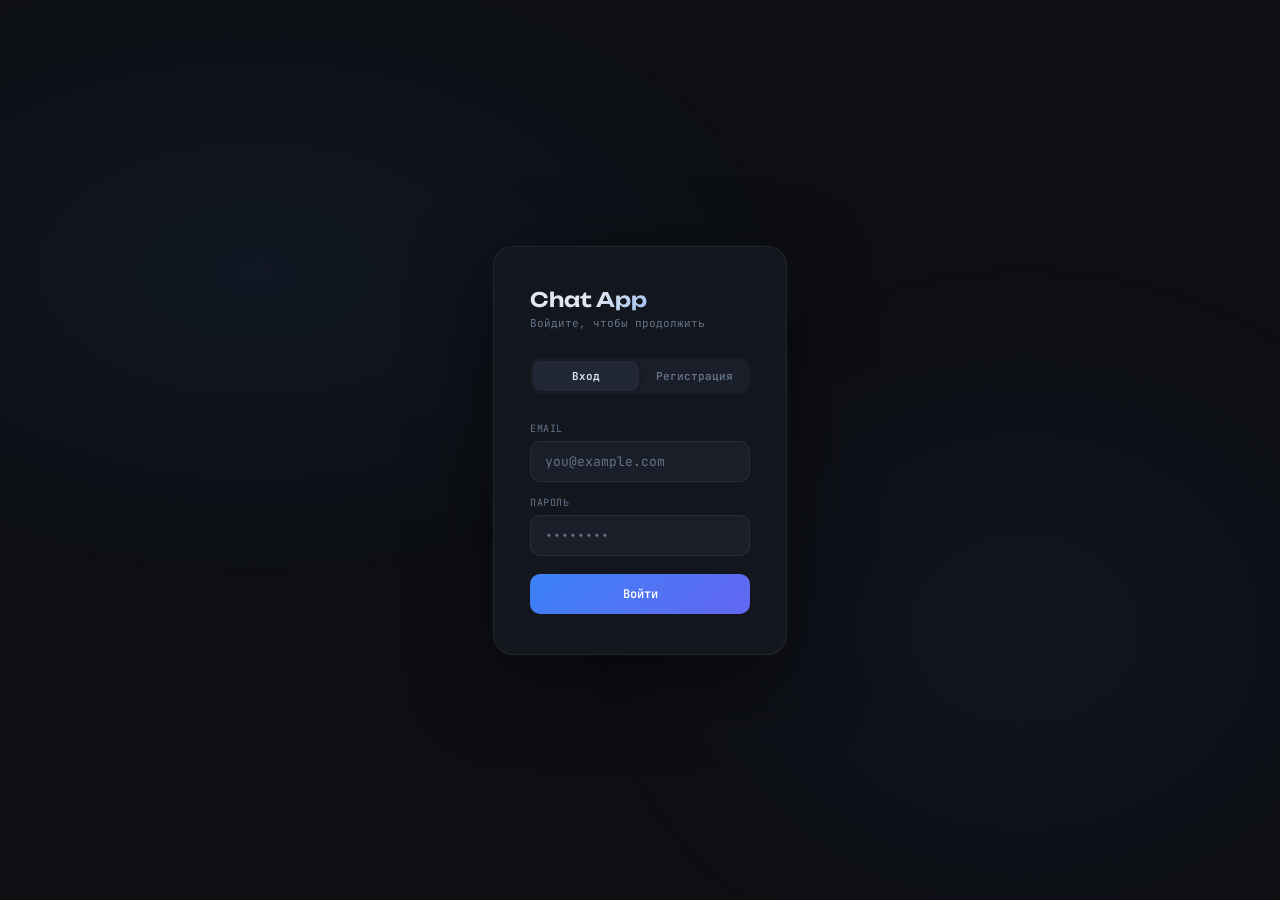
==== commit d6b7b020: "исправлен transcribe" ====
--- a/login.html
+++ b/login.html
@@ -18,11 +18,8 @@
       font-family: 'JetBrains Mono', monospace; font-size: 13px;
       display: flex; align-items: center; justify-content: center;
     }
-    body::before {
-      content: ''; position: fixed; inset: 0;
-      background-image: url("data:image/svg+xml,%3Csvg viewBox='0 0 256 256' xmlns='http://www.w3.org/2000/svg'%3E%3Cfilter id='noise'%3E%3CfeTurbulence type='fractalNoise' baseFrequency='0.9' numOctaves='4' stitchTiles='stitch'/%3E%3C/filter%3E%3Crect width='100%25' height='100%25' filter='url(%23noise)' opacity='0.04'/%3E%3C/svg%3E");
-      pointer-events: none; z-index: 0;
-    }
+
+    /* Лёгкий фон — только статичные градиенты, без SVG-фильтров */
     body::after {
       content: ''; position: fixed; inset: 0; z-index: 0;
       background:
@@ -30,6 +27,7 @@
         radial-gradient(ellipse 50% 60% at 80% 70%, rgba(99,102,241,0.06) 0%, transparent 70%);
       pointer-events: none;
     }
+
     .card {
       position: relative; z-index: 1;
       background: var(--surface); border: 1px solid var(--border); border-radius: 20px;
@@ -133,7 +131,6 @@
 <script>
 const API = 'http://localhost:5000';
 
-// Если уже залогинен — проверяем токен и идём на главную
 (async function checkExistingAuth() {
   const token = localStorage.getItem('access_token');
   if (!token) return;
@@ -144,12 +141,9 @@
     if (res.ok) {
       window.location.replace('index.html');
     } else {
-      // Токен недействителен — очищаем
       localStorage.clear();
     }
-  } catch {
-    // Сервер недоступен — остаёмся на логине
-  }
+  } catch {}
 })();
 
 const subtitles = {
@@ -188,35 +182,25 @@
   }
 }
 
-// ── Login ──────────────────────────────────────────────
 document.getElementById('loginBtn').addEventListener('click', async function() {
   const btn      = this;
   const email    = document.getElementById('loginEmail').value.trim();
   const password = document.getElementById('loginPassword').value;
-
   if (!email || !password) { showMsg('loginMsg', 'Заполните все поля'); return; }
-
   setLoading(btn, true, 'Войти');
   clearMessages();
-
   try {
     const res = await fetch(API + '/api/auth/login', {
       method:  'POST',
       headers: { 'Content-Type': 'application/json' },
-      body:    JSON.stringify({ email: email, password: password })
+      body:    JSON.stringify({ email, password })
     });
     const data = await res.json();
-
-    if (!res.ok) {
-      showMsg('loginMsg', data.error || 'Ошибка входа');
-      return;
-    }
-
+    if (!res.ok) { showMsg('loginMsg', data.error || 'Ошибка входа'); return; }
     localStorage.setItem('access_token',  data.access_token);
     localStorage.setItem('refresh_token', data.refresh_token);
     localStorage.setItem('user_email',    data.email);
     window.location.replace('index.html');
-
   } catch (e) {
     showMsg('loginMsg', 'Сервер недоступен: ' + e.message);
   } finally {
@@ -224,39 +208,29 @@
   }
 });
 
-// ── Register ───────────────────────────────────────────
 document.getElementById('registerBtn').addEventListener('click', async function() {
   const btn       = this;
   const email     = document.getElementById('regEmail').value.trim();
   const password  = document.getElementById('regPassword').value;
   const password2 = document.getElementById('regPassword2').value;
-
   if (!email || !password || !password2) { showMsg('registerMsg', 'Заполните все поля'); return; }
   if (password !== password2)            { showMsg('registerMsg', 'Пароли не совпадают'); return; }
   if (password.length < 6)              { showMsg('registerMsg', 'Пароль минимум 6 символов'); return; }
-
   setLoading(btn, true, 'Создать аккаунт');
   clearMessages();
-
   try {
     const res = await fetch(API + '/api/auth/register', {
       method:  'POST',
       headers: { 'Content-Type': 'application/json' },
-      body:    JSON.stringify({ email: email, password: password })
+      body:    JSON.stringify({ email, password })
     });
     const data = await res.json();
-
-    if (!res.ok) {
-      showMsg('registerMsg', data.error || 'Ошибка регистрации');
-      return;
-    }
-
+    if (!res.ok) { showMsg('registerMsg', data.error || 'Ошибка регистрации'); return; }
     localStorage.setItem('access_token',  data.access_token);
     localStorage.setItem('refresh_token', data.refresh_token);
     localStorage.setItem('user_email',    data.email);
     showMsg('registerMsg', 'Аккаунт создан! Перенаправление...', 'success');
-    setTimeout(function() { window.location.replace('index.html'); }, 800);
-
+    setTimeout(() => window.location.replace('index.html'), 800);
   } catch (e) {
     showMsg('registerMsg', 'Сервер недоступен: ' + e.message);
   } finally {
@@ -264,7 +238,6 @@
   }
 });
 
-// ── Enter ──────────────────────────────────────────────
 document.addEventListener('keydown', function(e) {
   if (e.key !== 'Enter') return;
   const active = document.querySelector('.tab-btn.active').dataset.tab;
